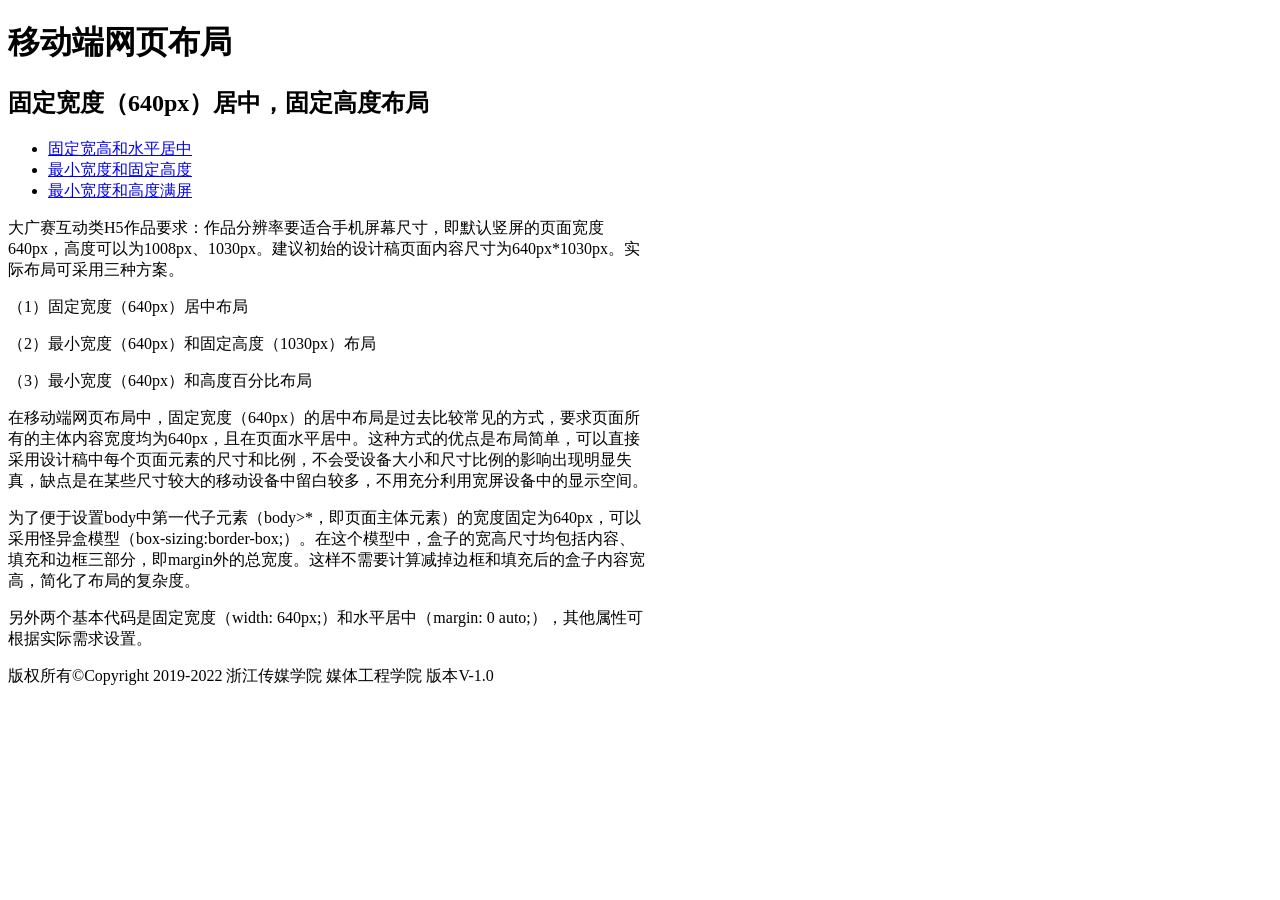
==== index.html @ ae2277ef "Add files via upload" ====
<!DOCTYPE html>
<html>

	<head>
		<meta charset="UTF-8">
		<title>移动端固定宽度和高度页面布局</title>
		<style>
			body>* {				
				width: 640px;				
			}
		</style>
		<link rel="stylesheet" href="css/main.css" type="text/css"> 
	</head>

	<body>
		<header>
			<h1>移动端网页布局</h1>
			<h2>固定宽度（640px）居中，固定高度布局</h2>
		</header>
		<nav>
			<ul>
				<li><a href="#">固定宽高和水平居中</a></li>
				<li><a href="index2.html">最小宽度和固定高度</a></li>
				<li><a href="index3.html">最小宽度和高度满屏</a></li>
			</ul>			
		</nav>
		<section>
			<aside>
				<p>
				大广赛互动类H5作品要求：作品分辨率要适合手机屏幕尺寸，即默认竖屏的页面宽度640px，高度可以为1008px、1030px。建议初始的设计稿页面内容尺寸为640px*1030px。实际布局可采用三种方案。
				</p>
				<p>（1）固定宽度（640px）居中布局</p>
				<p>（2）最小宽度（640px）和固定高度（1030px）布局</p>	
				<p>（3）最小宽度（640px）和高度百分比布局</p>	
			</aside>
			<article>
				<p>
					在移动端网页布局中，固定宽度（640px）的居中布局是过去比较常见的方式，要求页面所有的主体内容宽度均为640px，且在页面水平居中。这种方式的优点是布局简单，可以直接采用设计稿中每个页面元素的尺寸和比例，不会受设备大小和尺寸比例的影响出现明显失真，缺点是在某些尺寸较大的移动设备中留白较多，不用充分利用宽屏设备中的显示空间。
				</p>
				<p>
					为了便于设置body中第一代子元素（body>*，即页面主体元素）的宽度固定为640px，可以采用怪异盒模型（box-sizing:border-box;）。在这个模型中，盒子的宽高尺寸均包括内容、填充和边框三部分，即margin外的总宽度。这样不需要计算减掉边框和填充后的盒子内容宽高，简化了布局的复杂度。
				</p>
				<p>
					另外两个基本代码是固定宽度（width: 640px;）和水平居中（margin: 0 auto;），其他属性可根据实际需求设置。
				</p>
			</article>		       
		</section>
		<footer>版权所有©Copyright 2019-2022 浙江传媒学院 媒体工程学院  版本V-1.0</footer>
	</body>

</html>
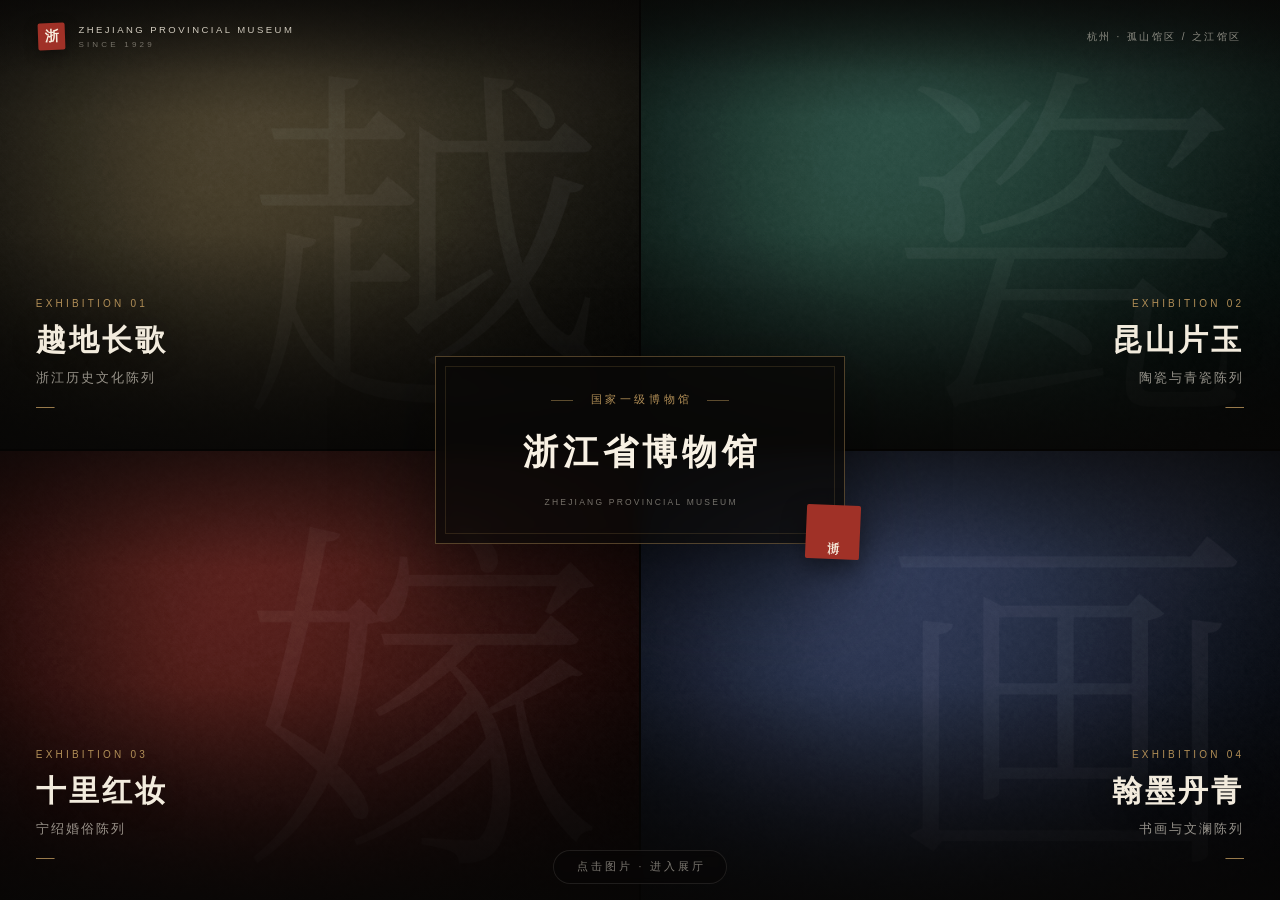
==== commit 20465f93: "Add files via upload" ====
--- a/index.html
+++ b/index.html
@@ -1,51 +1,505 @@
-<!DOCTYPE html>
-<html>
-
-	<head>
-		<meta charset="UTF-8">
-		<title>移动端固定宽度和高度页面布局</title>
-		<style>
-			body>* {				
-				width: 640px;				
-			}
-		</style>
-		<link rel="stylesheet" href="css/main.css" type="text/css"> 
-	</head>
-
-	<body>
-		<header>
-			<h1>移动端网页布局</h1>
-			<h2>固定宽度（640px）居中，固定高度布局</h2>
-		</header>
-		<nav>
-			<ul>
-				<li><a href="#">固定宽高和水平居中</a></li>
-				<li><a href="index2.html">最小宽度和固定高度</a></li>
-				<li><a href="index3.html">最小宽度和高度满屏</a></li>
-			</ul>			
-		</nav>
-		<section>
-			<aside>
-				<p>
-				大广赛互动类H5作品要求：作品分辨率要适合手机屏幕尺寸，即默认竖屏的页面宽度640px，高度可以为1008px、1030px。建议初始的设计稿页面内容尺寸为640px*1030px。实际布局可采用三种方案。
-				</p>
-				<p>（1）固定宽度（640px）居中布局</p>
-				<p>（2）最小宽度（640px）和固定高度（1030px）布局</p>	
-				<p>（3）最小宽度（640px）和高度百分比布局</p>	
-			</aside>
-			<article>
-				<p>
-					在移动端网页布局中，固定宽度（640px）的居中布局是过去比较常见的方式，要求页面所有的主体内容宽度均为640px，且在页面水平居中。这种方式的优点是布局简单，可以直接采用设计稿中每个页面元素的尺寸和比例，不会受设备大小和尺寸比例的影响出现明显失真，缺点是在某些尺寸较大的移动设备中留白较多，不用充分利用宽屏设备中的显示空间。
-				</p>
-				<p>
-					为了便于设置body中第一代子元素（body>*，即页面主体元素）的宽度固定为640px，可以采用怪异盒模型（box-sizing:border-box;）。在这个模型中，盒子的宽高尺寸均包括内容、填充和边框三部分，即margin外的总宽度。这样不需要计算减掉边框和填充后的盒子内容宽高，简化了布局的复杂度。
-				</p>
-				<p>
-					另外两个基本代码是固定宽度（width: 640px;）和水平居中（margin: 0 auto;），其他属性可根据实际需求设置。
-				</p>
-			</article>		       
-		</section>
-		<footer>版权所有©Copyright 2019-2022 浙江传媒学院 媒体工程学院  版本V-1.0</footer>
-	</body>
-
-</html>+<!DOCTYPE html>
+<html lang="zh-CN">
+<head>
+<meta charset="utf-8">
+<meta name="viewport" content="width=device-width, initial-scale=1">
+<title>浙江省博物馆 · Zhejiang Provincial Museum</title>
+<meta name="description" content="浙江省博物馆四大常设陈列：越地长歌、昆山片玉、十里红妆、翰墨丹青。">
+<meta name="theme-color" content="#0a0907">
+<style>
+  :root{
+    --ink:#0a0907;
+    --paper:#f2ebdd;
+    --paper-dim:rgba(242,235,221,.60);
+    --gold:#b28f57;
+    --gold-soft:rgba(178,143,87,.42);
+    --seal:#a03127;
+    --serif:"Noto Serif SC","Source Han Serif SC","Songti SC","STSong","SimSun",serif;
+    --sans:"Noto Sans SC","Source Han Sans SC","PingFang SC","Microsoft YaHei",sans-serif;
+    --ease:cubic-bezier(.19,1,.22,1);
+  }
+
+  *,*::before,*::after{box-sizing:border-box}
+  html,body{margin:0;padding:0}
+  body{
+    background:var(--ink);
+    color:var(--paper);
+    font-family:var(--serif);
+    -webkit-font-smoothing:antialiased;
+    text-rendering:optimizeLegibility;
+  }
+  img{display:block}
+  a{color:inherit}
+
+  /* ---------- 舞台：四图铺满一屏 ---------- */
+  .stage{
+    position:relative;
+    height:100vh;
+    height:100dvh;
+    min-height:600px;
+    overflow:hidden;
+    background:var(--ink);
+  }
+  .mosaic{
+    position:absolute;
+    inset:0;
+    display:grid;
+    grid-template-columns:1fr 1fr;
+    grid-template-rows:1fr 1fr;
+    gap:2px;
+    background:#050403;
+  }
+
+  .tile{
+    position:relative;
+    display:block;
+    overflow:hidden;
+    background:#15120e;
+    text-decoration:none;
+    isolation:isolate;
+    animation:tileIn 1.25s var(--ease) both;
+  }
+  .tile:nth-child(1){animation-delay:.05s}
+  .tile:nth-child(2){animation-delay:.17s}
+  .tile:nth-child(3){animation-delay:.29s}
+  .tile:nth-child(4){animation-delay:.41s}
+
+  @keyframes tileIn{
+    from{opacity:0;transform:scale(1.035)}
+    to{opacity:1;transform:scale(1)}
+  }
+
+  .tile img{
+    position:absolute;
+    inset:0;
+    width:100%;
+    height:100%;
+    object-fit:cover;
+    transform:scale(1.03);
+    filter:saturate(.92) contrast(1.03);
+    transition:transform 1.7s var(--ease),filter .9s ease;
+  }
+
+  .veil{
+    position:absolute;
+    inset:0;
+    background:linear-gradient(180deg,
+      rgba(8,7,6,.62) 0%,
+      rgba(8,7,6,.10) 26%,
+      rgba(8,7,6,.08) 52%,
+      rgba(8,7,6,.88) 100%);
+    transition:opacity .9s ease;
+  }
+
+  .tile::after{
+    content:"";
+    position:absolute;
+    inset:16px;
+    border:1px solid rgba(178,143,87,0);
+    z-index:1;
+    pointer-events:none;
+    transition:border-color .7s ease;
+  }
+
+  .cap{
+    position:absolute;
+    left:clamp(20px,2.8vw,46px);
+    bottom:clamp(26px,4.6vh,52px);
+    z-index:2;
+    display:block;
+    transition:transform .8s var(--ease);
+  }
+  .eyebrow{
+    display:block;
+    margin-bottom:14px;
+    font-family:var(--sans);
+    font-size:10px;
+    font-weight:400;
+    letter-spacing:.32em;
+    color:var(--gold);
+  }
+  .zh{
+    display:block;
+    font-size:clamp(26px,2.35vw,38px);
+    font-weight:600;
+    line-height:1.15;
+    letter-spacing:.10em;
+    text-shadow:0 2px 26px rgba(0,0,0,.4);
+  }
+  .sub{
+    display:block;
+    margin-top:12px;
+    font-family:var(--sans);
+    font-size:12.5px;
+    letter-spacing:.16em;
+    color:var(--paper-dim);
+  }
+
+  .cap::after{
+    content:"";
+    display:block;
+    width:58px;
+    height:1px;
+    margin-top:20px;
+    background:var(--gold);
+    opacity:.85;
+    transform:scaleX(.32);
+    transform-origin:left;
+    transition:transform .7s var(--ease);
+  }
+
+  /* 右侧两图的文字靠外缘排列，避开中央馆名 */
+  .tile:nth-child(even) .cap{
+    left:auto;
+    right:clamp(20px,2.8vw,46px);
+    text-align:right;
+  }
+  .tile:nth-child(even) .cap::after{
+    margin-left:auto;
+    transform-origin:right;
+  }
+
+  .tile:focus-visible{outline:2px solid var(--gold);outline-offset:-7px}
+  .tile:focus-visible .cap::after{transform:scaleX(1)}
+
+  @media (hover:hover) and (pointer:fine){
+    .tile:hover img{transform:scale(1.085);filter:saturate(1.02) contrast(1.05)}
+    .tile:hover .veil{opacity:.86}
+    .tile:hover .cap{transform:translateY(-8px)}
+    .tile:hover .cap::after{transform:scaleX(1)}
+    .tile:hover::after{border-color:rgba(178,143,87,.32)}
+  }
+
+  /* ---------- 顶栏 ---------- */
+  .topbar{
+    position:absolute;
+    top:0;
+    left:0;
+    right:0;
+    z-index:7;
+    display:flex;
+    align-items:center;
+    justify-content:space-between;
+    gap:24px;
+    padding:clamp(18px,2.6vh,28px) clamp(20px,3vw,44px);
+    background:linear-gradient(180deg,rgba(6,5,4,.55),rgba(6,5,4,0));
+    pointer-events:none;
+  }
+  .mark{display:flex;align-items:center;gap:13px}
+  .mark-seal{
+    display:grid;
+    place-items:center;
+    width:27px;
+    height:27px;
+    background:var(--seal);
+    color:#f7eddc;
+    font-size:14px;
+    font-weight:600;
+    border-radius:2px;
+    transform:rotate(-2deg);
+    box-shadow:0 4px 14px rgba(0,0,0,.4);
+  }
+  .mark-txt{
+    display:flex;
+    flex-direction:column;
+    gap:5px;
+    font-family:var(--sans);
+    font-size:9.5px;
+    letter-spacing:.26em;
+    color:rgba(242,235,221,.85);
+  }
+  .mark-txt em{
+    font-style:normal;
+    font-size:8px;
+    letter-spacing:.4em;
+    color:rgba(242,235,221,.42);
+  }
+  .topbar-meta{
+    margin:0;
+    font-family:var(--sans);
+    font-size:10px;
+    letter-spacing:.24em;
+    color:rgba(242,235,221,.55);
+  }
+
+  /* ---------- 中央馆名 ---------- */
+  .center{
+    position:absolute;
+    inset:0;
+    z-index:4;
+    display:grid;
+    place-items:center;
+    padding:24px;
+    pointer-events:none;
+  }
+  .plaque{
+    position:relative;
+    width:min(32vw,420px);
+    min-width:296px;
+    padding:clamp(28px,4vh,44px) clamp(24px,2.6vw,38px);
+    text-align:center;
+    background:rgba(10,9,7,.76);
+    border:1px solid rgba(178,143,87,.42);
+    box-shadow:0 40px 90px rgba(0,0,0,.55);
+    -webkit-backdrop-filter:blur(9px) saturate(.9);
+    backdrop-filter:blur(9px) saturate(.9);
+    animation:plaqueIn 1.4s var(--ease) .55s both;
+  }
+  @keyframes plaqueIn{
+    from{opacity:0;transform:translateY(18px)}
+    to{opacity:1;transform:none}
+  }
+  .plaque::before{
+    content:"";
+    position:absolute;
+    inset:9px;
+    border:1px solid rgba(178,143,87,.18);
+    pointer-events:none;
+  }
+  .kicker{
+    display:flex;
+    align-items:center;
+    justify-content:center;
+    gap:14px;
+    margin:0 0 clamp(16px,2.6vh,26px);
+    font-family:var(--sans);
+    font-size:10.5px;
+    letter-spacing:.34em;
+    text-indent:.34em;
+    color:var(--gold);
+  }
+  .kicker i{display:block;width:22px;height:1px;background:rgba(178,143,87,.5)}
+  .name{
+    margin:0;
+    font-size:clamp(30px,2.7vw,42px);
+    font-weight:600;
+    line-height:1.3;
+    letter-spacing:.14em;
+    text-indent:.14em;
+    color:#f8f1e4;
+  }
+  .en{
+    margin:clamp(16px,2.4vh,24px) 0 0;
+    font-family:var(--sans);
+    font-size:8.5px;
+    letter-spacing:.26em;
+    text-indent:.26em;
+    color:rgba(242,235,221,.46);
+  }
+  .seal{
+    position:absolute;
+    right:-16px;
+    bottom:-16px;
+    width:54px;
+    height:54px;
+    display:grid;
+    place-items:center;
+    background:var(--seal);
+    color:#f7efdf;
+    font-size:12.5px;
+    line-height:1.25;
+    letter-spacing:.08em;
+    writing-mode:vertical-rl;
+    text-orientation:upright;
+    border-radius:2px;
+    transform:rotate(2.5deg);
+    box-shadow:0 10px 24px rgba(0,0,0,.45);
+  }
+
+  /* ---------- 底部提示 ---------- */
+  .hint{
+    position:absolute;
+    left:50%;
+    bottom:16px;
+    z-index:6;
+    margin:0;
+    padding:9px 20px;
+    transform:translateX(-50%);
+    border:1px solid rgba(242,235,221,.10);
+    border-radius:999px;
+    background:rgba(8,7,6,.55);
+    -webkit-backdrop-filter:blur(4px);
+    backdrop-filter:blur(4px);
+    font-family:var(--sans);
+    font-size:10.5px;
+    letter-spacing:.28em;
+    text-indent:.28em;
+    color:rgba(242,235,221,.5);
+    white-space:nowrap;
+  }
+
+  /* ---------- 移动端 ---------- */
+  .masthead{display:none}
+
+  @media (max-width:900px){
+    .topbar,
+    .center,
+    .hint{display:none}
+
+    .masthead{
+      display:flex;
+      flex-direction:column;
+      align-items:center;
+      justify-content:center;
+      padding:64px 24px 48px;
+      text-align:center;
+      background:radial-gradient(120% 120% at 50% -10%,#1d1913 0%,#0e0c09 55%,#0a0907 100%);
+      border-bottom:1px solid rgba(178,143,87,.16);
+    }
+    .masthead-kicker{
+      margin:0 0 20px;
+      font-family:var(--sans);
+      font-size:9px;
+      letter-spacing:.4em;
+      text-indent:.4em;
+      color:rgba(178,143,87,.85);
+    }
+    .m-name{
+      margin:0;
+      font-size:clamp(28px,8vw,40px);
+      font-weight:600;
+      letter-spacing:.16em;
+      text-indent:.16em;
+      line-height:1.3;
+      color:#f8f1e4;
+    }
+    .m-sub{
+      margin:16px 0 0;
+      font-size:12px;
+      letter-spacing:.3em;
+      text-indent:.3em;
+      color:rgba(242,235,221,.5);
+    }
+    .m-rule{
+      display:block;
+      width:1px;
+      height:36px;
+      margin:26px 0 22px;
+      background:linear-gradient(180deg,rgba(178,143,87,.65),rgba(178,143,87,0));
+    }
+    .m-note{
+      margin:0;
+      font-family:var(--sans);
+      font-size:10px;
+      letter-spacing:.28em;
+      text-indent:.28em;
+      color:rgba(242,235,221,.42);
+    }
+
+    .stage{height:auto;min-height:0;overflow:visible}
+    .mosaic{
+      position:static;
+      grid-template-columns:1fr;
+      grid-template-rows:none;
+      gap:2px;
+      height:auto;
+    }
+    .tile{height:clamp(280px,62vw,400px)}
+    .cap,
+    .tile:nth-child(even) .cap{
+      left:22px;
+      right:22px;
+      bottom:26px;
+      text-align:left;
+    }
+    .cap::after,
+    .tile:nth-child(even) .cap::after{
+      margin-left:0;
+      transform-origin:left;
+    }
+    .zh{font-size:30px}
+    .sub{font-size:12px}
+    .tile::after{inset:10px}
+  }
+
+  @media (prefers-reduced-motion:reduce){
+    *,*::before,*::after{animation:none !important;transition:none !important}
+    .tile{opacity:1}
+    .plaque{opacity:1;transform:none}
+  }
+
+  @media print{
+    .stage{height:auto}
+    .mosaic{position:static;display:block}
+    .tile{height:420px}
+    .plaque{background:#0a0907}
+  }
+</style>
+</head>
+<body>
+
+<header class="topbar">
+  <div class="mark">
+    <span class="mark-seal" aria-hidden="true">浙</span>
+    <span class="mark-txt">ZHEJIANG PROVINCIAL MUSEUM<em>SINCE 1929</em></span>
+  </div>
+  <p class="topbar-meta">杭州 · 孤山馆区 / 之江馆区</p>
+</header>
+
+<header class="masthead">
+  <p class="masthead-kicker">ZHEJIANG PROVINCIAL MUSEUM</p>
+  <p class="m-name">浙江省博物馆</p>
+  <p class="m-sub">之江潮涌 · 越地长歌</p>
+  <span class="m-rule" aria-hidden="true"></span>
+  <p class="m-note">四大常设陈列 · 点击图片进入</p>
+</header>
+
+<main class="stage">
+  <nav class="mosaic" aria-label="四大常设陈列">
+
+    <a class="tile" href="pages/yuedichangge.html">
+      <img src="main/233.png" alt="越地长歌——浙江历史文化陈列" width="1600" height="1200">
+      <span class="veil" aria-hidden="true"></span>
+      <span class="cap">
+        <span class="eyebrow">EXHIBITION 01</span>
+        <span class="zh">越地长歌</span>
+        <span class="sub">浙江历史文化陈列</span>
+      </span>
+    </a>
+
+    <a class="tile" href="pages/kunshanpianyu.html">
+      <img src="main/433.png" alt="昆山片玉——陶瓷与青瓷陈列" width="1600" height="1200">
+      <span class="veil" aria-hidden="true"></span>
+      <span class="cap">
+        <span class="eyebrow">EXHIBITION 02</span>
+        <span class="zh">昆山片玉</span>
+        <span class="sub">陶瓷与青瓷陈列</span>
+      </span>
+    </a>
+
+    <a class="tile" href="pages/shilihongzhuang.html">
+      <img src="main/633.png" alt="十里红妆——宁绍婚俗陈列" width="1600" height="1200">
+      <span class="veil" aria-hidden="true"></span>
+      <span class="cap">
+        <span class="eyebrow">EXHIBITION 03</span>
+        <span class="zh">十里红妆</span>
+        <span class="sub">宁绍婚俗陈列</span>
+      </span>
+    </a>
+
+    <a class="tile" href="pages/hanmodanqing.html">
+      <img src="main/833.png" alt="翰墨丹青——书画与文澜陈列" width="1600" height="1200">
+      <span class="veil" aria-hidden="true"></span>
+      <span class="cap">
+        <span class="eyebrow">EXHIBITION 04</span>
+        <span class="zh">翰墨丹青</span>
+        <span class="sub">书画与文澜陈列</span>
+      </span>
+    </a>
+
+  </nav>
+
+  <div class="center">
+    <div class="plaque">
+      <p class="kicker"><i aria-hidden="true"></i>国家一级博物馆<i aria-hidden="true"></i></p>
+      <h1 class="name">浙江省博物馆</h1>
+      <p class="en">ZHEJIANG PROVINCIAL MUSEUM</p>
+      <span class="seal" aria-hidden="true">浙博</span>
+    </div>
+  </div>
+
+  <p class="hint">点击图片 · 进入展厅</p>
+</main>
+
+</body>
+</html>
